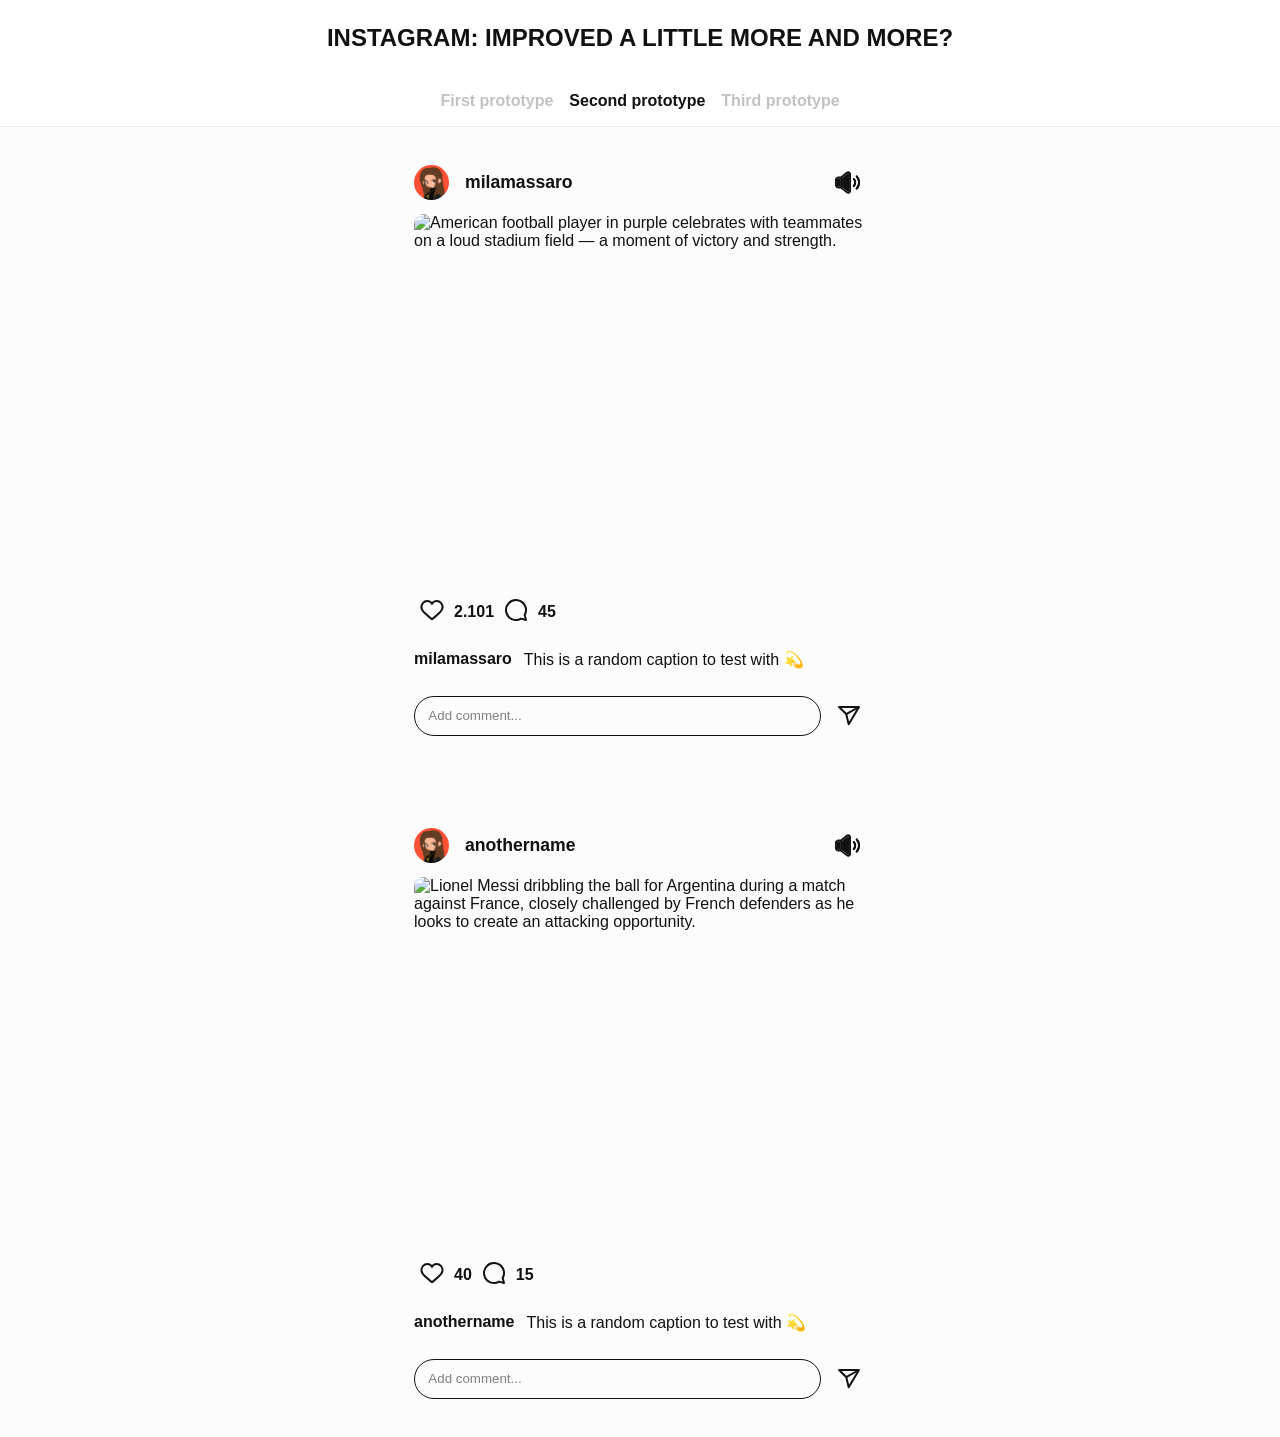
==== secondprototype.html @ 3d53eb67 "third prototype" ====
<!DOCTYPE html>
<html lang="en">

<head>
    <meta charset="UTF-8">
    <meta name="author" content="MilaMassaro">
    <meta name="viewport" content="width=device-width, initial-scale=1">

    <link rel="icon" type="image/svg+xml" href="./images/favicon.png">

    <link href="./styles/secondprototype.css" rel="stylesheet">
    <script defer src="./scripts/secondprototype.js"></script>

    <title>HCD - InSound</title>
</head>

<body>
    <header>
        <h1>Instagram: improved a little more and more?</h1>
        <nav>
            <ul>
                <li>
                    <a href="./index.html">First prototype</a>
                </li>
                <li>
                    <a href="./secondprototype.html">Second prototype</a>
                </li>
                <li>
                    <a href="./thirdprototype.html">Third prototype</a>
                </li>
            </ul>
        </nav>
    </header>

    <main>

        <section class="main-container">

            <section class="post-container">
                <div class="header">
                    <img class="pp" src="./images/Mila Icon square 05032026.png" alt="profile picture">
                    <h2 class="name">milamassaro</h2>

                    <button class="play-audio" aria-label="Listen to the extensive description of the image" data-id="1">
                        <svg class="audio" xmlns="http://www.w3.org/2000/svg" viewBox="0 0 787.49 707.07">
                            <g>
                                <path d="M705.48,563.85c107.88-117.3,109.42-298.99,4.07-416.49-12.17-13.57-31.71-13.97-43.71-2.84-12.85,11.92-12.76,30.68-1.37,43.58,83.63,94.74,82.4,238.35-1.81,332.56-11.23,12.57-12.33,30.41-.72,42.44s30.98,14.4,43.53.76ZM613.02,486.56c69.45-72.17,71.06-185.15,5.2-259.64-11.65-13.18-30.45-14.67-43.38-3.45s-13.99,30.19-2.2,43.52c45.27,51.21,44.13,127.76-3.13,177.36-12.24,12.84-12.53,31.96.39,43.93,11.85,10.98,30.34,11.56,43.12-1.72Z"/>
                                <path d="M420.04,707.07h-13.24c-22.04-3.39-39.59-13.21-57.58-27.62l-167.87-134.4-67.8.07c-58.75.06-104.03-41.21-113.54-97.2v-189.15c0-55.5,60.23-96.96,109.98-97.04l71.4-.11L360.9,18.29C377.66,4.91,400.18-1.53,420.85.31c47.64,4.23,83.68,42.43,83.67,90.38l-.14,527.02c-.01,48.91-38.44,84.05-84.34,89.36ZM395.77,639.27c10.75,7.57,21.8,8.77,32.46,3.01,7.77-4.2,15.8-13.2,15.8-24.86V89.27c0-12.22-8.65-21.42-17.04-25.51-10.84-5.28-21.91-3.21-31.65,4.01l-173.37,138.75v293.64s173.8,139.1,173.8,139.1ZM111.6,484.47l49.81-.19V222.42s-50.19-.19-50.19-.19c-24.74-.1-50.02,19.42-50.12,46.09l-.62,164.46c-.11,28.88,22.23,51.81,51.11,51.7Z"/>
                                <path d="M705.48,563.85c-12.55,13.65-32.49,10.69-43.53-.76-11.61-12.03-10.51-29.87.72-42.44,84.2-94.21,85.44-237.82,1.81-332.56-11.39-12.9-11.48-31.66,1.37-43.58,11.99-11.13,31.54-10.73,43.71,2.84,105.35,117.5,103.81,299.19-4.07,416.49Z"/>
                                <path d="M613.02,486.56c-12.78,13.28-31.26,12.7-43.12,1.72-12.92-11.97-12.63-31.09-.39-43.93,47.26-49.6,48.4-126.15,3.13-177.36-11.78-13.33-10.54-32.47,2.2-43.52s31.73-9.72,43.38,3.45c65.86,74.49,64.26,187.47-5.2,259.64Z"/>
                                <path d="M395.77,639.27l-173.8-139.1V206.53s173.37-138.75,173.37-138.75c9.75-7.23,20.82-9.3,31.65-4.01,8.4,4.09,17.04,13.29,17.04,25.51v528.16c0,11.66-8.03,20.66-15.8,24.86-10.66,5.76-21.7,4.56-32.46-3.01Z"/>
                                <path d="M111.6,484.47c-28.88.11-51.22-22.82-51.11-51.7l.62-164.46c.1-26.66,25.38-46.18,50.12-46.09l50.19.19v261.86s-49.82.19-49.82.19Z"/>
                            </g>
                        </svg>
                    </button> 
                </div>
                
                <img class="post" 
                    src="https://images.seattletimes.com/wp-content/uploads/2023/10/10142023_impressions_195106.jpg?d=780x572" 
                    alt="American football player in purple celebrates with teammates on a loud stadium field — a moment of victory and strength.">
                
                <div class="likes-container">

                    <div class="likes">
                        <button class="heart-button" aria-label="Like this picture">
                            <svg class="heart" aria-label="Like" height="24" role="img" viewBox="0 0 24 24" width="24">
                                <title>Like</title>
                                <path d="M16.792 3.904A4.989 4.989 0 0 1 21.5 9.122c0 3.072-2.652 4.959-5.197 7.222-2.512 2.243-3.865 3.469-4.303 3.752-.477-.309-2.143-1.823-4.303-3.752C5.141 14.072 2.5 12.167 2.5 9.122a4.989 4.989 0 0 1 4.708-5.218 4.21 4.21 0 0 1 3.675 1.941c.84 1.175.98 1.763 1.12 1.763s.278-.588 1.11-1.766a4.17 4.17 0 0 1 3.679-1.938m0-2a6.04 6.04 0 0 0-4.797 2.127 6.052 6.052 0 0 0-4.787-2.127A6.985 6.985 0 0 0 .5 9.122c0 3.61 2.55 5.827 5.015 7.97.283.246.569.494.853.747l1.027.918a44.998 44.998 0 0 0 3.518 3.018 2 2 0 0 0 2.174 0 45.263 45.263 0 0 0 3.626-3.115l.922-.824c.293-.26.59-.519.885-.774 2.334-2.025 4.98-4.32 4.98-7.94a6.985 6.985 0 0 0-6.708-7.218Z"></path>
                            </svg>
                        </button>
                        <p class="likes-count">2.101</p>
                        <button class="comment-button" aria-label="Comment to the picture">
                            <svg class="comment" aria-label="Comment" height="24" role="img" viewBox="0 0 24 24" width="24">
                                <title>Comment</title>
                                <path d="M20.656 17.008a9.993 9.993 0 1 0-3.59 3.615L22 22Z" fill="none" stroke-linejoin="round" stroke-width="2"></path>
                            </svg>
                        </button> 
                        <p class="comments-count">45</p>
                    </div>

                </div>

                <div class="caption">
                    <p><strong>milamassaro</strong></p>
                    <p>This is a random caption to test with 💫</p>
                </div>
                

                <div class="add-comment">
                    <label for="user-comment1" class="user-comment">
                        <input type="text" id="user-comment1" placeholder="Add comment...">
                    </label>

                    <svg aria-label="Share Post" class="x1lliihq x1n2onr6 x1roi4f4" fill="currentColor" height="24" role="img" viewBox="0 0 24 24" width="24">
                        <title>Share Post</title>
                        <line fill="none" stroke="currentColor" stroke-linejoin="round" stroke-width="2" x1="22" x2="9.218" y1="3" y2="10.083"></line>
                        <polygon fill="none" points="11.698 20.334 22 3.001 2 3.001 9.218 10.084 11.698 20.334" stroke="currentColor" stroke-linejoin="round" stroke-width="2"></polygon>
                    </svg>
                </div>
                
            </section>


            <section class="post-container">
                <div class="header">
                    <img class="pp" src="./images/Mila Icon square 05032026.png" alt="profile picture">
                    <h2 class="name">anothername</h2>

                    <button class="play-audio" aria-label="Listen to the extensive description of the image" data-id="2">
                        <svg class="audio" xmlns="http://www.w3.org/2000/svg" viewBox="0 0 787.49 707.07">
                            <g>
                                <path d="M705.48,563.85c107.88-117.3,109.42-298.99,4.07-416.49-12.17-13.57-31.71-13.97-43.71-2.84-12.85,11.92-12.76,30.68-1.37,43.58,83.63,94.74,82.4,238.35-1.81,332.56-11.23,12.57-12.33,30.41-.72,42.44s30.98,14.4,43.53.76ZM613.02,486.56c69.45-72.17,71.06-185.15,5.2-259.64-11.65-13.18-30.45-14.67-43.38-3.45s-13.99,30.19-2.2,43.52c45.27,51.21,44.13,127.76-3.13,177.36-12.24,12.84-12.53,31.96.39,43.93,11.85,10.98,30.34,11.56,43.12-1.72Z"/>
                                <path d="M420.04,707.07h-13.24c-22.04-3.39-39.59-13.21-57.58-27.62l-167.87-134.4-67.8.07c-58.75.06-104.03-41.21-113.54-97.2v-189.15c0-55.5,60.23-96.96,109.98-97.04l71.4-.11L360.9,18.29C377.66,4.91,400.18-1.53,420.85.31c47.64,4.23,83.68,42.43,83.67,90.38l-.14,527.02c-.01,48.91-38.44,84.05-84.34,89.36ZM395.77,639.27c10.75,7.57,21.8,8.77,32.46,3.01,7.77-4.2,15.8-13.2,15.8-24.86V89.27c0-12.22-8.65-21.42-17.04-25.51-10.84-5.28-21.91-3.21-31.65,4.01l-173.37,138.75v293.64s173.8,139.1,173.8,139.1ZM111.6,484.47l49.81-.19V222.42s-50.19-.19-50.19-.19c-24.74-.1-50.02,19.42-50.12,46.09l-.62,164.46c-.11,28.88,22.23,51.81,51.11,51.7Z"/>
                                <path d="M705.48,563.85c-12.55,13.65-32.49,10.69-43.53-.76-11.61-12.03-10.51-29.87.72-42.44,84.2-94.21,85.44-237.82,1.81-332.56-11.39-12.9-11.48-31.66,1.37-43.58,11.99-11.13,31.54-10.73,43.71,2.84,105.35,117.5,103.81,299.19-4.07,416.49Z"/>
                                <path d="M613.02,486.56c-12.78,13.28-31.26,12.7-43.12,1.72-12.92-11.97-12.63-31.09-.39-43.93,47.26-49.6,48.4-126.15,3.13-177.36-11.78-13.33-10.54-32.47,2.2-43.52s31.73-9.72,43.38,3.45c65.86,74.49,64.26,187.47-5.2,259.64Z"/>
                                <path d="M395.77,639.27l-173.8-139.1V206.53s173.37-138.75,173.37-138.75c9.75-7.23,20.82-9.3,31.65-4.01,8.4,4.09,17.04,13.29,17.04,25.51v528.16c0,11.66-8.03,20.66-15.8,24.86-10.66,5.76-21.7,4.56-32.46-3.01Z"/>
                                <path d="M111.6,484.47c-28.88.11-51.22-22.82-51.11-51.7l.62-164.46c.1-26.66,25.38-46.18,50.12-46.09l50.19.19v261.86s-49.82.19-49.82.19Z"/>
                            </g>
                        </svg>
                    </button> 
                </div>
                
                <img class="post" 
                    src="https://static01.nyt.com/images/2020/09/25/sports/25soccer-nationalWEB1/merlin_177451008_91c7b66d-3c8a-4963-896e-54280f374b6d-superJumbo.jpg" 
                    alt="Lionel Messi dribbling the ball for Argentina during a match against France, closely challenged by French defenders as he looks to create an attacking opportunity.">
                
                <div class="likes-container">

                    <div class="likes">
                        <button class="heart-button" aria-label="Like this picture">
                            <svg class="heart" aria-label="Like" height="24" role="img" viewBox="0 0 24 24" width="24">
                                <title>Like</title>
                                <path d="M16.792 3.904A4.989 4.989 0 0 1 21.5 9.122c0 3.072-2.652 4.959-5.197 7.222-2.512 2.243-3.865 3.469-4.303 3.752-.477-.309-2.143-1.823-4.303-3.752C5.141 14.072 2.5 12.167 2.5 9.122a4.989 4.989 0 0 1 4.708-5.218 4.21 4.21 0 0 1 3.675 1.941c.84 1.175.98 1.763 1.12 1.763s.278-.588 1.11-1.766a4.17 4.17 0 0 1 3.679-1.938m0-2a6.04 6.04 0 0 0-4.797 2.127 6.052 6.052 0 0 0-4.787-2.127A6.985 6.985 0 0 0 .5 9.122c0 3.61 2.55 5.827 5.015 7.97.283.246.569.494.853.747l1.027.918a44.998 44.998 0 0 0 3.518 3.018 2 2 0 0 0 2.174 0 45.263 45.263 0 0 0 3.626-3.115l.922-.824c.293-.26.59-.519.885-.774 2.334-2.025 4.98-4.32 4.98-7.94a6.985 6.985 0 0 0-6.708-7.218Z"></path>
                            </svg>
                        </button>
                        <p class="likes-count">40</p>
                        <button class="comment-button" aria-label="Comment to the picture">
                            <svg class="comment" aria-label="Comment" height="24" role="img" viewBox="0 0 24 24" width="24">
                                <title>Comment</title>
                                <path d="M20.656 17.008a9.993 9.993 0 1 0-3.59 3.615L22 22Z" fill="none" stroke-linejoin="round" stroke-width="2"></path>
                            </svg>
                        </button> 
                        <p class="comments-count">15</p>
                    </div>

                </div>

                <div class="caption">
                    <p><strong>anothername</strong></p>
                    <p>This is a random caption to test with 💫</p>
                </div>
                

                <div class="add-comment">
                    <label for="user-comment2" class="user-comment">
                        <input type="text" id="user-comment2" placeholder="Add comment...">
                    </label>

                    <svg aria-label="Share Post" class="x1lliihq x1n2onr6 x1roi4f4" fill="currentColor" height="24" role="img" viewBox="0 0 24 24" width="24">
                        <title>Share Post</title>
                        <line fill="none" stroke="currentColor" stroke-linejoin="round" stroke-width="2" x1="22" x2="9.218" y1="3" y2="10.083"></line>
                        <polygon fill="none" points="11.698 20.334 22 3.001 2 3.001 9.218 10.084 11.698 20.334" stroke="currentColor" stroke-linejoin="round" stroke-width="2"></polygon>
                    </svg>
                </div>
                
            </section>

        </section>




        <dialog id="analyzing-assistant">
            <h2>Description of a post</h2>

            <div id="general-description">...</div>

            <button id="pause-button">Pause</button>
            <button id="play-button">Play</button>
            <button id="replay-button">Replay</button>

            <div id="indept-description"></div>

            <button id="close-button">Close</button>
        </dialog>

    </main>

</body>
---- styles/secondprototype.css ----
*,
*::before,
*::after {
  box-sizing: border-box;
  margin: 0;
}

:root {
    --color-text-one: #111;
    --color-text-two: #FCFCFC;
    --color-text-three: rgb(194, 194, 194);
    --color-bg: #FCFCFC;
    --color-border: #111;
    --color-icons: #111;
    --color-buttons: rgb(253, 99, 163);
    --color-buttons-darker: rgb(132, 52, 85);
    --color-details: rgb(232, 232, 232);
}

body {
    font-family: sans-serif;
    color: var(--color-text-one);
}

main {
    background-color: var(--color-bg);
}


h1 {
    text-transform: uppercase;
    text-align: center;
    font-size: 1.5em;
    margin: 1em;
}

header nav {
    display: flex;
    justify-content: center;
    color: var(--color-text-one);
    border-bottom: 1px solid var(--color-details);
    padding: 1em 0;

    & ul {
        display: flex;
        gap: 1em;
        padding: 0;

        & li {
            list-style: none;
        }

        & a {
            text-decoration: none;
            color: var(--color-text-three);
            font-weight: bold;
            font-size: 1em;
        }
    }

    li:nth-of-type(2) a {
        color: var(--color-text-one);
    }
}

.main-container {
    display: flex;
    flex-direction: column;
    gap: 3em;
    padding: 1em;
    justify-content: center;
    align-items: center;
}


.post-container {
    height: 50svh;
    min-height: 615px;
    width: 60vw;
    max-width: 500px;
    min-width: 350px;
    background-color: var(--color-bg);
    border-radius: 20px;
    padding: 1em 1.5em;

    display: grid;
    grid-template-areas:
    "header"
    "post"
    "likes-container"
    "caption"
    "comment";
    grid-template-rows: auto 375px min-content auto auto;
    gap: .5em;

    /* box-shadow: 0 4px 20px rgba(0, 0, 0, 0.3); */
}

.header {
    grid-area: header;
    display: flex;
    align-items: center;
    gap: 1em;

    & .pp {
        border-radius: 50%;
        /* border: 1px solid var(--color-border); */
        width: 35px;
        height: 35px;
        object-fit: cover;
    }

    & h2 {
        font-size: 1.1rem;
    }

    .play-audio {
        background: none;
        border: none;
        margin-left: auto;

        & .audio {
            display: block;
            fill: var(--color-icons);
            stroke: var(--color-icons);

            width: 25px;
            height: 25px;
        }
    }
}

.post {
    grid-area: post;
    display: block;
    border-radius: 10px;
    width: 100%;
    height: 375px;
    object-fit: cover;
    
}

.likes-container {
    grid-area: likes-container;
}

.likes {
    display: flex;
    align-items: center;
    gap: .25em;

    & .heart-button,
    .comment-button {
        background: none;
        border: none;
    }

    & .heart {
        fill: var(--color-icons);
    }

    & .comment {
        stroke: var(--color-icons);
    }

    & .likes-count,
    .comments-count {
        font-weight: bold;
        align-self: center;
    }
}

.caption {
    grid-area: caption;
    display: flex;
    align-items: start;
    margin-top: 1em;
    gap: .75em;
}

.add-comment {
    grid-area: comment;
    display: flex;
    gap: 1em;
    align-items: center;

    & .user-comment {
        width: 90%;

        & input {
            color: var(--color-border);
            width: 100%;
            height: 3em;
            background-color: transparent;
            border-radius: 20px;
            border: 1px solid var(--color-border);
            padding: 1em;

            &::placeholder {
                color: gray;
            }
        }
    }
}

/* https://css-tricks.com/some-hands-on-with-the-html-dialog-element/ */
dialog {
    position: fixed;
    top: 50%;
    left: 50%;
    transform: translate(-50%, -50%);

    height: min-content;
    width: 70vw;
    max-width: 550px;
    min-width: 350px;
    background-color: var(--color-bg);
    border: none;
    border-radius: 20px;
    padding: 1em 1.5em;

    &::backdrop {
        background-color: rgba(0, 0, 0, 0.4);
    }

    & button {
        border-radius: 20px;
        border: none;
        background-color: var(--color-buttons);
        color: var(--color-text-two);
        padding: .5em;
        width: 15%;

        &:hover {
            background-color: var(--color-buttons-darker);
        }
    }

    & #general-description {
        margin: 1em 0;
    }

    & #indept-description {
        display: grid;
        grid-template-columns: repeat(2, 1fr);
        gap: .5em;
        margin: 2em 0;

        & button {
            width: 100%;
            background-color: var(--color-buttons-darker);

            &:hover {
                background-color: var(--color-buttons);
            }
        }
    }
}
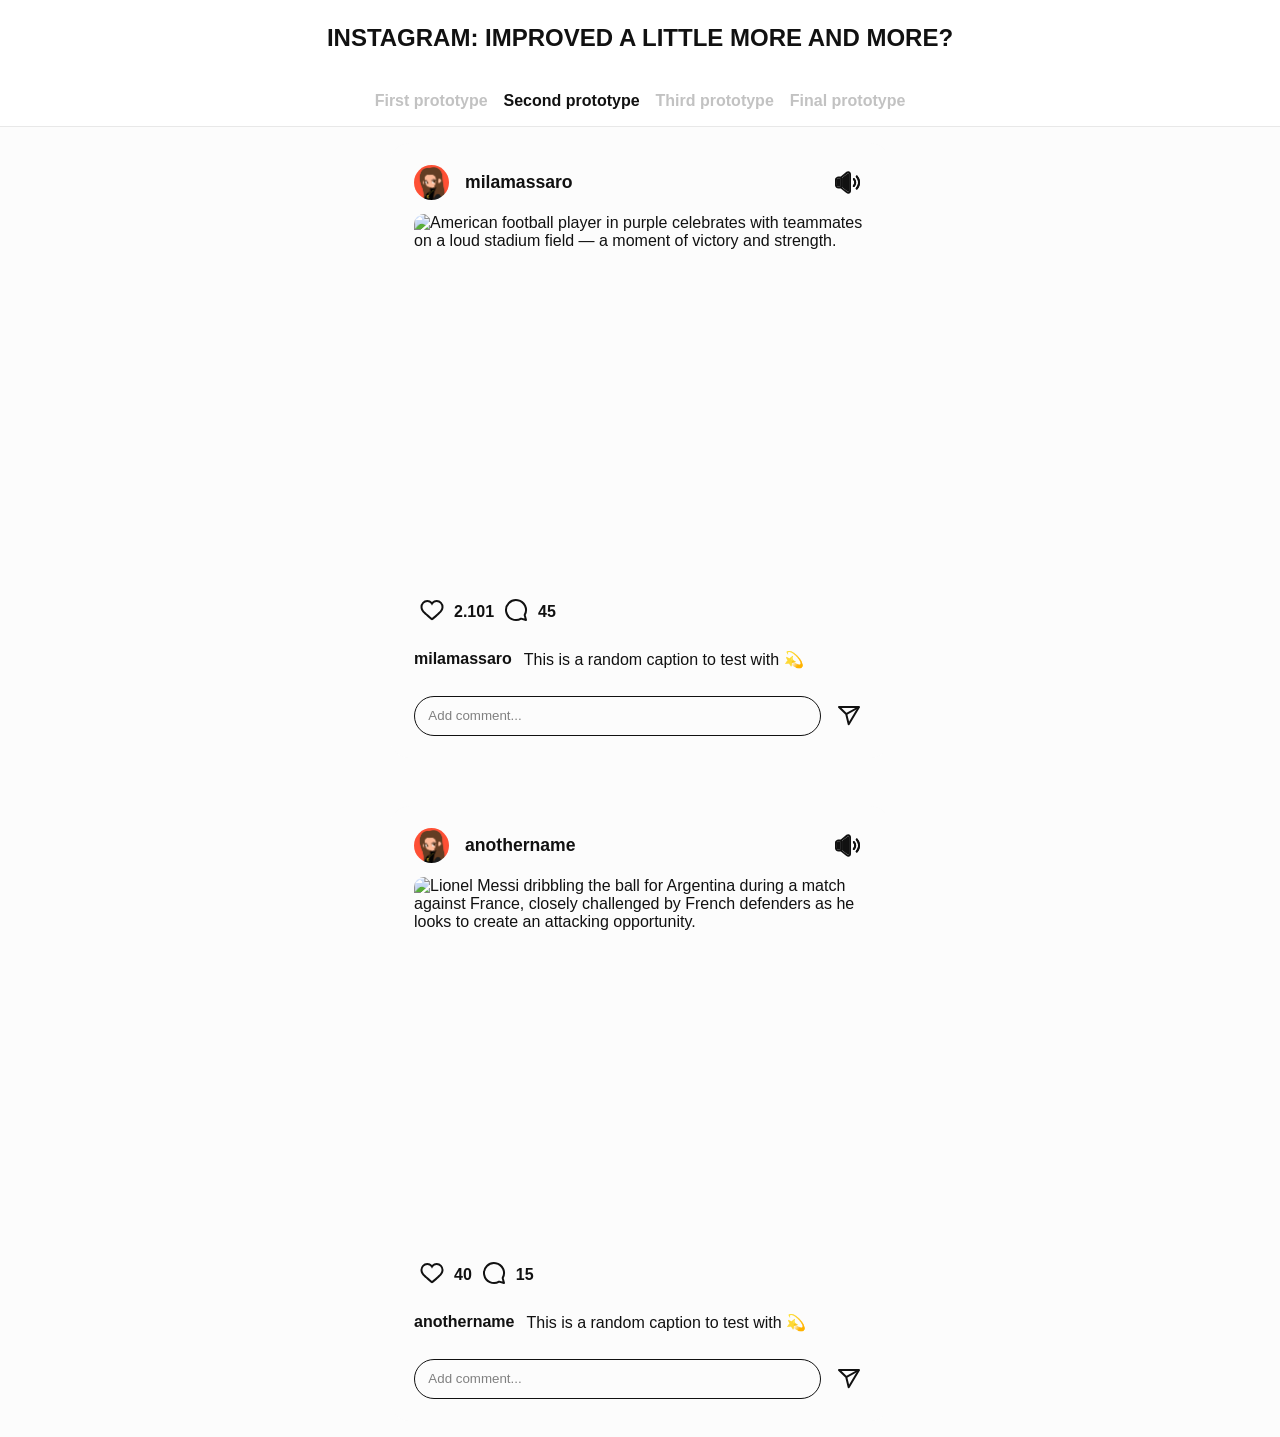
==== commit 39fe43ed: "last" ====
--- a/secondprototype.html
+++ b/secondprototype.html
@@ -27,6 +27,9 @@
                 </li>
                 <li>
                     <a href="./thirdprototype.html">Third prototype</a>
+                </li>
+                <li>
+                    <a href="./finalprototype.html">Final prototype</a>
                 </li>
             </ul>
         </nav>
